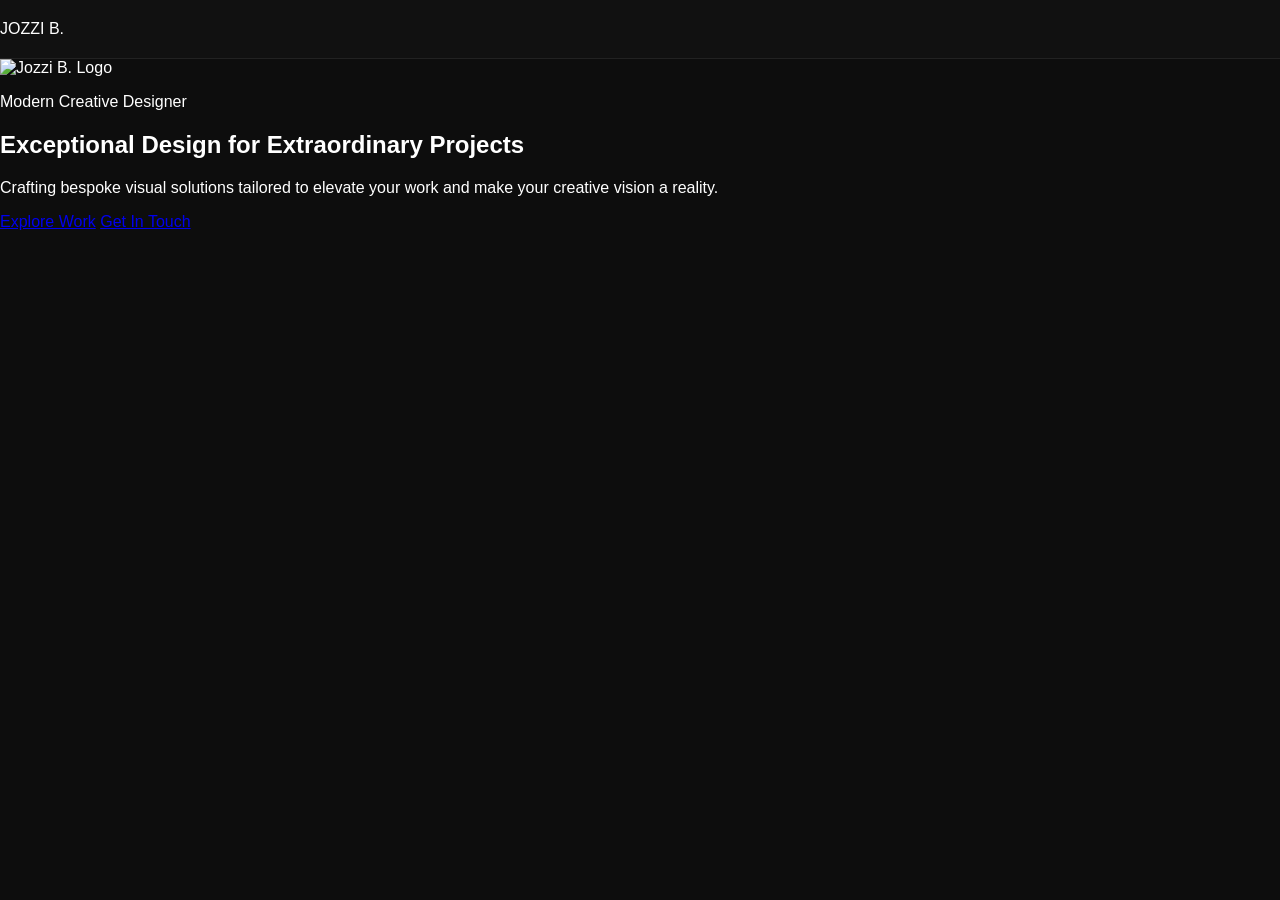
==== index.html @ 052607de "Update index.html" ====
<!DOCTYPE html>
<html lang="en">
<head>
<meta charset="UTF-8">
<meta name="viewport" content="width=device-width, initial-scale=1.0">
<title>JOZZI B. — Modern Creative Designer</title>
<link rel="stylesheet" href="style.css">
</head>
<body>

<!-- Header -->
<header class="site-header">
<div class="brand-title">JOZZI B.</div>
</header>

<!-- Hero Section -->
<main>
<section class="hero-section">

<!-- Logo Container -->
<div class="logo-container">
<img src="logo.png" alt="Jozzi B. Logo" class="logo-image">
</div>

<p class="hero-tagline">Modern Creative Designer</p>

<h1 class="hero-title">Exceptional Design for Extraordinary Projects</h1>

<p class="hero-text">
Crafting bespoke visual solutions tailored to elevate your work and make your creative vision a reality.
</p>

<!-- Action Buttons -->
<div class="hero-buttons">
<a href="#work" class="btn-solid">Explore Work</a>
<a href="#contact" class="btn-outline">Get In Touch</a>
</div>

</section>
</main>

</body>
</html>
---- style.css ----
/* --- Global Styles & Theme --- */
body {
background-color: #0d0d0d;
color: #fff;
font-family: 'Inter', sans-serif;
margin: 0;
padding: 0;
box-sizing: border-box;
}

/* --- Navigation Bar --- */
header {
background: #111;
border-bottom: 1px solid #222;
padding: 20px 0;
position: relative;
}

.nav-container {
max-width: 1200px;
margin: 0 auto;
display: flex;
justify-content: space-between;
align-items: center;
padding: 0 20px;
}

.logo {
color: #d4af37;
font-family: 'Playfair Display', serif;
font-size: 24px;
font-weight: bold;
text-decoration: none;
}

.nav-links {
list-style: none;
display: flex;
gap: 30px;
margin: 0;
padding: 0;
}

.nav-links li a {
color: #ccc;
text-decoration: none;
font-size: 15px;
transition: color 0.3s ease;
}

.nav-links li a:hover,
.nav-links li a.active {
color: #d4af37;
}

.menu-toggle {
display: none;
color: #d4af37;
font-size: 28px;
cursor: pointer;
}

/* --- Portfolio Grid & Cards --- */
.portfolio-grid {
display: grid;
grid-template-columns: repeat(auto-fit, minmax(280px, 1fr));
gap: 30px;
padding: 40px 20px;
max-width: 1200px;
margin: 0 auto;
}

.portfolio-card {
background: #1a1a1a;
border: 1px solid #333;
border-radius: 10px;
overflow: hidden;
text-decoration: none;
display: block;
position: relative;
z-index: 10;
cursor: pointer;
transition: transform 0.3s ease, border-color 0.3s ease;
-webkit-tap-highlight-color: transparent;
}

.portfolio-card:hover {
border-color: #d4af37;
transform: translateY(-5px);
}

.portfolio-card img {
width: 100%;
height: 260px;
object-fit: cover;
display: block;
}

.portfolio-info {
padding: 20px;
}

.portfolio-info h3 {
color: #fff;
margin-bottom: 8px;
font-size: 20px;
font-family: 'Playfair Display', serif;
}

.portfolio-info p {
color: #aaa;
font-size: 14px;
margin: 0;
}

/* --- Responsive Mobile Menu --- */
@media (max-width: 768px) {
.nav-links {
display: none;
flex-direction: column;
position: absolute;
top: 100%;
left: 0;
width: 100%;
background: #111;
padding: 20px 0;
text-align: center;
border-bottom: 1px solid #222;
box-shadow: 0 10px 20px rgba(0,0,0,0.5);
}

.nav-links.active {
display: flex;
}

.menu-toggle {
display: block;
}
}
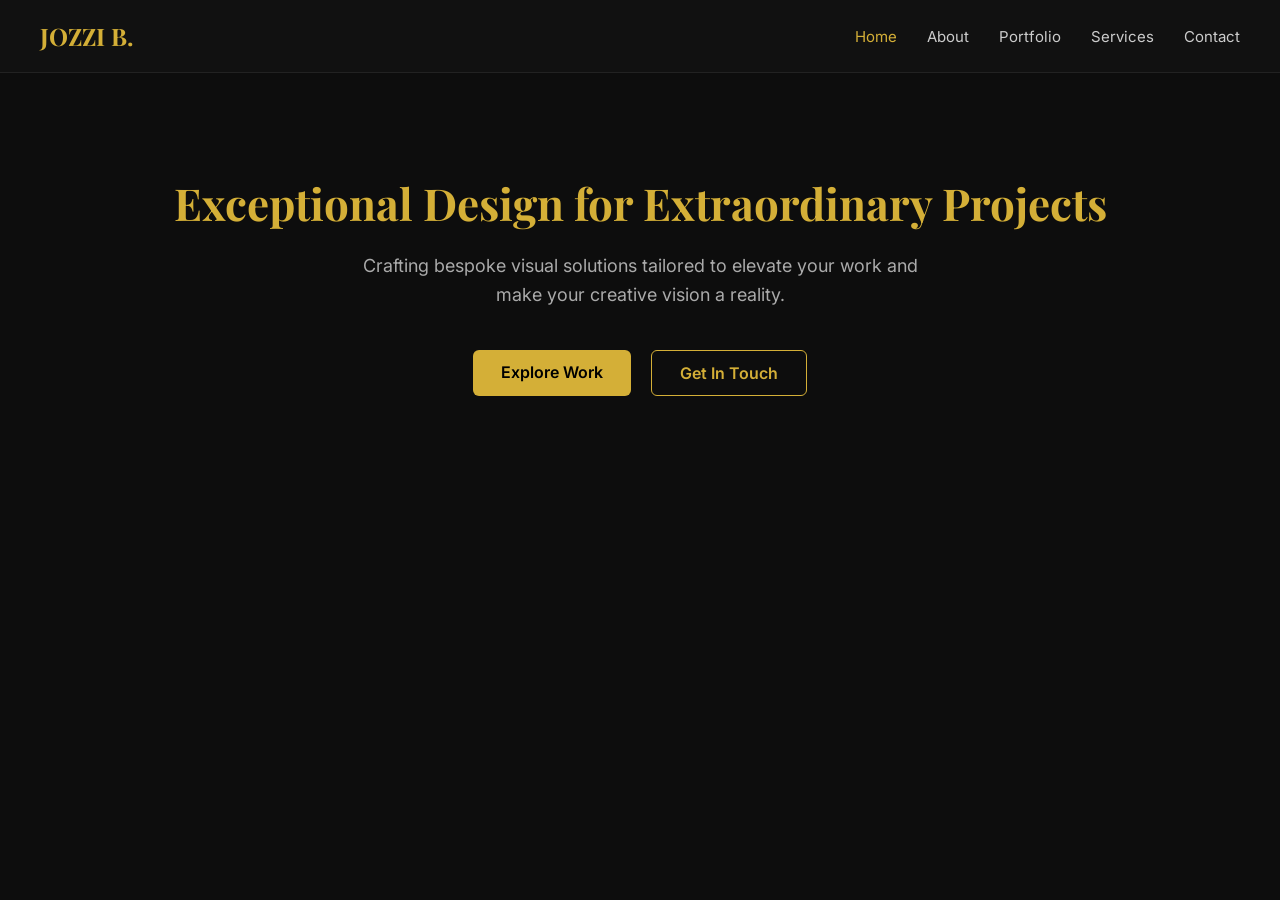
==== commit a775a45b: "Update index.html" ====
--- a/index.html
+++ b/index.html
@@ -3,41 +3,37 @@
 <head>
 <meta charset="UTF-8">
 <meta name="viewport" content="width=device-width, initial-scale=1.0">
-<title>JOZZI B. — Modern Creative Designer</title>
+<title>Home | Jozzi B</title>
 <link rel="stylesheet" href="style.css">
+<link href="https://fonts.googleapis.com/css2?family=Inter:wght@400;500;600&family=Playfair+Display:wght@700&display=swap" rel="stylesheet">
 </head>
 <body>
-
-<!-- Header -->
-<header class="site-header">
-<div class="brand-title">JOZZI B.</div>
+<header>
+<div class="nav-container">
+<a href="index.html" class="logo">JOZZI B.</a>
+<nav>
+<ul class="nav-links">
+<li><a href="index.html" class="active">Home</a></li>
+<li><a href="about.html">About</a></li>
+<li><a href="portfolio.html">Portfolio</a></li>
+<li><a href="services.html">Services</a></li>
+<li><a href="contact.html">Contact</a></li>
+</ul>
+</nav>
+<div class="menu-toggle">≡</div>
+</div>
 </header>
 
-<!-- Hero Section -->
-<main>
-<section class="hero-section">
+<main style="max-width: 1200px; margin: 100px auto; padding: 0 20px; text-align: center;">
+<h1 style="color: #d4af37; font-family: 'Playfair Display', serif; font-size: 44px; margin-bottom: 20px;">Exceptional Design for Extraordinary Projects</h1>
+<p style="color: #aaa; font-size: 18px; max-width: 600px; margin: 0 auto 40px; line-height: 1.6;">Crafting bespoke visual solutions tailored to elevate your work and make your creative vision a reality.</p>
 
-<!-- Logo Container -->
-<div class="logo-container">
-<img src="logo.png" alt="Jozzi B. Logo" class="logo-image">
+<div style="display: flex; gap: 20px; justify-content: center;">
+<a href="portfolio.html" style="background: #d4af37; color: #000; padding: 12px 28px; border-radius: 6px; text-decoration: none; font-weight: 600; transition: opacity 0.3s;">Explore Work</a>
+<a href="contact.html" style="border: 1px solid #d4af37; color: #d4af37; padding: 12px 28px; border-radius: 6px; text-decoration: none; font-weight: 600; transition: background 0.3s;">Get In Touch</a>
 </div>
-
-<p class="hero-tagline">Modern Creative Designer</p>
-
-<h1 class="hero-title">Exceptional Design for Extraordinary Projects</h1>
-
-<p class="hero-text">
-Crafting bespoke visual solutions tailored to elevate your work and make your creative vision a reality.
-</p>
-
-<!-- Action Buttons -->
-<div class="hero-buttons">
-<a href="#work" class="btn-solid">Explore Work</a>
-<a href="#contact" class="btn-outline">Get In Touch</a>
-</div>
-
-</section>
 </main>
 
+<script src="script.js"></script>
 </body>
 </html>
--- a/style.css
+++ b/style.css
@@ -60,56 +60,88 @@
 cursor: pointer;
 }
 
-/* --- Portfolio Grid & Cards --- */
-.portfolio-grid {
-display: grid;
-grid-template-columns: repeat(auto-fit, minmax(280px, 1fr));
-gap: 30px;
-padding: 40px 20px;
+/* --- Portfolio Main & Grid --- */
+.portfolio-main {
+padding: 50px 20px 80px;
 max-width: 1200px;
 margin: 0 auto;
 }
 
+.portfolio-header {
+text-align: center;
+margin-bottom: 50px;
+}
+
+.portfolio-header h1 {
+color: #d4af37;
+font-family: 'Playfair Display', serif;
+font-size: 38px;
+margin-bottom: 10px;
+}
+
+.portfolio-header p {
+color: #aaa;
+font-size: 16px;
+margin: 0;
+}
+
+.portfolio-grid {
+display: grid;
+grid-template-columns: repeat(auto-fit, minmax(260px, 1fr));
+gap: 30px;
+}
+
 .portfolio-card {
-background: #1a1a1a;
-border: 1px solid #333;
-border-radius: 10px;
+background: #141414;
+border: 1px solid #262626;
+border-radius: 12px;
 overflow: hidden;
 text-decoration: none;
 display: block;
-position: relative;
-z-index: 10;
-cursor: pointer;
-transition: transform 0.3s ease, border-color 0.3s ease;
--webkit-tap-highlight-color: transparent;
+transition: transform 0.3s ease, border-color 0.3s ease, box-shadow 0.3s ease;
+box-shadow: 0 4px 15px rgba(0,0,0,0.4);
 }
 
 .portfolio-card:hover {
 border-color: #d4af37;
-transform: translateY(-5px);
+transform: translateY(-6px);
+box-shadow: 0 8px 25px rgba(212, 175, 55, 0.15);
 }
 
-.portfolio-card img {
+.card-image-container {
 width: 100%;
-height: 260px;
+height: 240px;
+background: #1f1f1f;
+overflow: hidden;
+}
+
+.card-image-container img {
+width: 100%;
+height: 100%;
 object-fit: cover;
 display: block;
+transition: transform 0.4s ease;
+}
+
+.portfolio-card:hover .card-image-container img {
+transform: scale(1.03);
 }
 
 .portfolio-info {
-padding: 20px;
+padding: 22px;
 }
 
 .portfolio-info h3 {
 color: #fff;
-margin-bottom: 8px;
+margin: 0 0 8px 0;
 font-size: 20px;
 font-family: 'Playfair Display', serif;
 }
 
 .portfolio-info p {
-color: #aaa;
+color: #999;
 font-size: 14px;
+line-height: 1.5;
 margin: 0;
 }
 
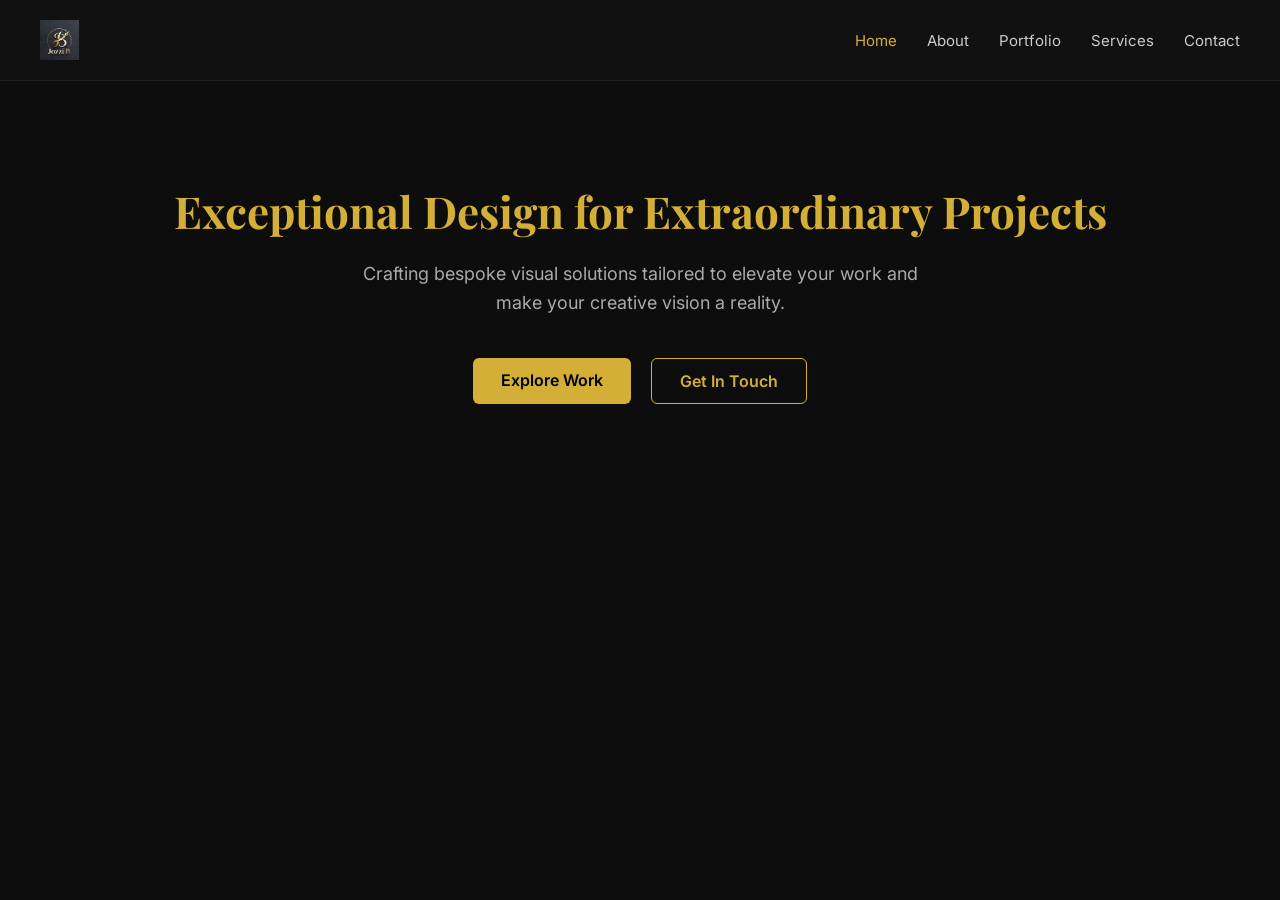
==== commit 927696fa: "Update index.html" ====
--- a/index.html
+++ b/index.html
@@ -10,7 +10,9 @@
 <body>
 <header>
 <div class="nav-container">
-<a href="index.html" class="logo">JOZZI B.</a>
+<a href="index.html" class="logo">
+<img src="logo.png.jpeg" alt="Jozzi B. Logo">
+</a>
 <nav>
 <ul class="nav-links">
 <li><a href="index.html" class="active">Home</a></li>
--- a/style.css
+++ b/style.css
@@ -26,11 +26,16 @@
 }
 
 .logo {
-color: #d4af37;
-font-family: 'Playfair Display', serif;
-font-size: 24px;
-font-weight: bold;
+display: flex;
+align-items: center;
 text-decoration: none;
+}
+
+.logo img {
+height: 40px;
+width: auto;
+object-fit: contain;
+display: block;
 }
 
 .nav-links {
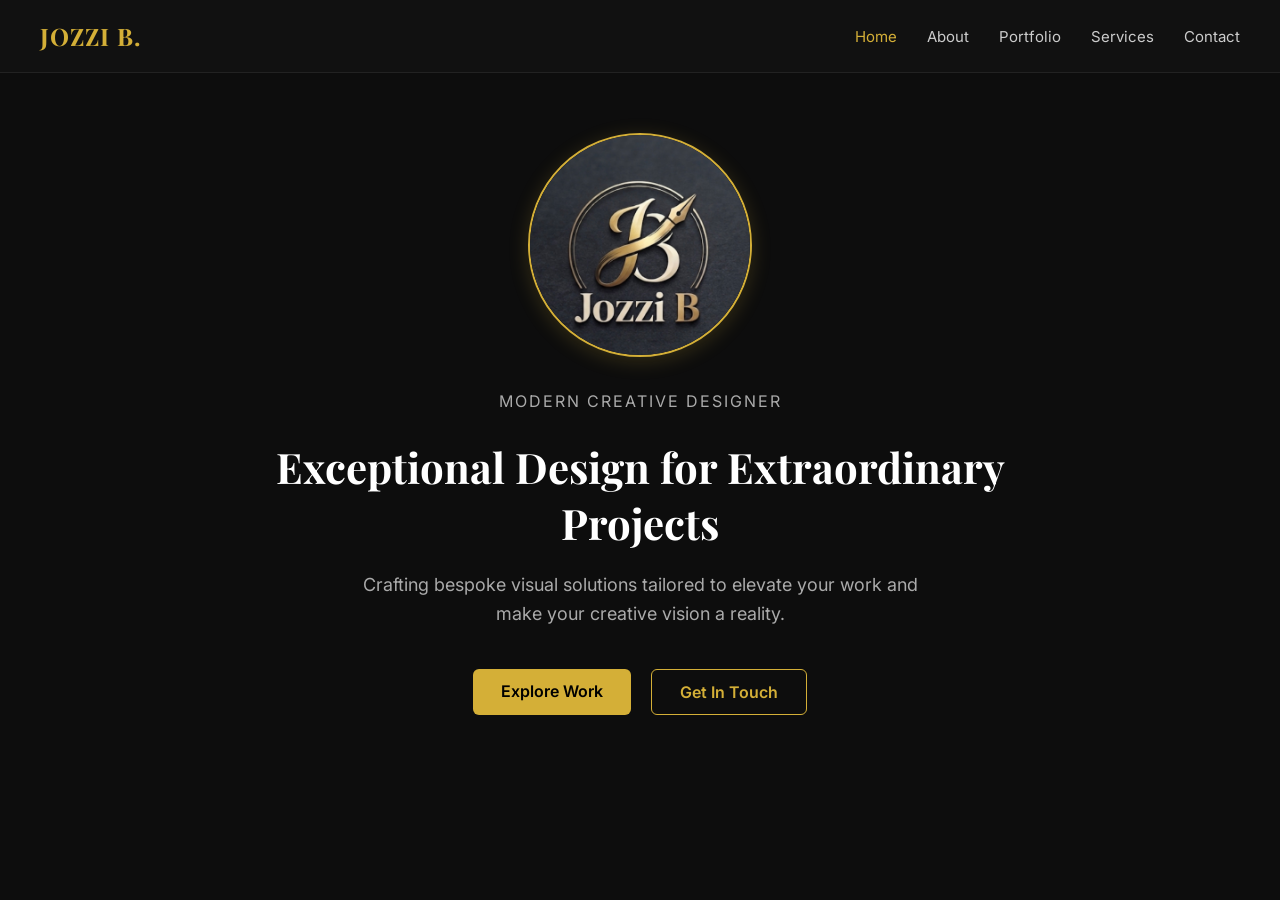
==== commit 078f9600: "Update index.html" ====
--- a/index.html
+++ b/index.html
@@ -10,9 +10,7 @@
 <body>
 <header>
 <div class="nav-container">
-<a href="index.html" class="logo">
-<img src="logo.png.jpeg" alt="Jozzi B. Logo">
-</a>
+<a href="index.html" class="logo">JOZZI B.</a>
 <nav>
 <ul class="nav-links">
 <li><a href="index.html" class="active">Home</a></li>
@@ -26,8 +24,14 @@
 </div>
 </header>
 
-<main style="max-width: 1200px; margin: 100px auto; padding: 0 20px; text-align: center;">
-<h1 style="color: #d4af37; font-family: 'Playfair Display', serif; font-size: 44px; margin-bottom: 20px;">Exceptional Design for Extraordinary Projects</h1>
+<main style="max-width: 1200px; margin: 60px auto; padding: 0 20px; text-align: center;">
+<!-- Circular Logo Graphic Display -->
+<div style="margin-bottom: 30px;">
+<img src="logo.png.jpeg" alt="Jozzi B. Emblem" style="width: 220px; height: 220px; object-fit: cover; border-radius: 50%; border: 2px solid #d4af37; box-shadow: 0 4px 20px rgba(212,175,55,0.2);">
+</div>
+
+<p style="color: #aaa; font-size: 16px; letter-spacing: 2px; text-transform: uppercase; margin-bottom: 10px;">Modern Creative Designer</p>
+<h1 style="color: #fff; font-family: 'Playfair Display', serif; font-size: 42px; margin-bottom: 20px; max-width: 800px; margin-left: auto; margin-right: auto;">Exceptional Design for Extraordinary Projects</h1>
 <p style="color: #aaa; font-size: 18px; max-width: 600px; margin: 0 auto 40px; line-height: 1.6;">Crafting bespoke visual solutions tailored to elevate your work and make your creative vision a reality.</p>
 
 <div style="display: flex; gap: 20px; justify-content: center;">
--- a/style.css
+++ b/style.css
@@ -26,16 +26,12 @@
 }
 
 .logo {
-display: flex;
-align-items: center;
+color: #d4af37;
+font-family: 'Playfair Display', serif;
+font-size: 24px;
+font-weight: 700;
 text-decoration: none;
-}
-
-.logo img {
-height: 40px;
-width: auto;
-object-fit: contain;
-display: block;
+letter-spacing: 1px;
 }
 
 .nav-links {
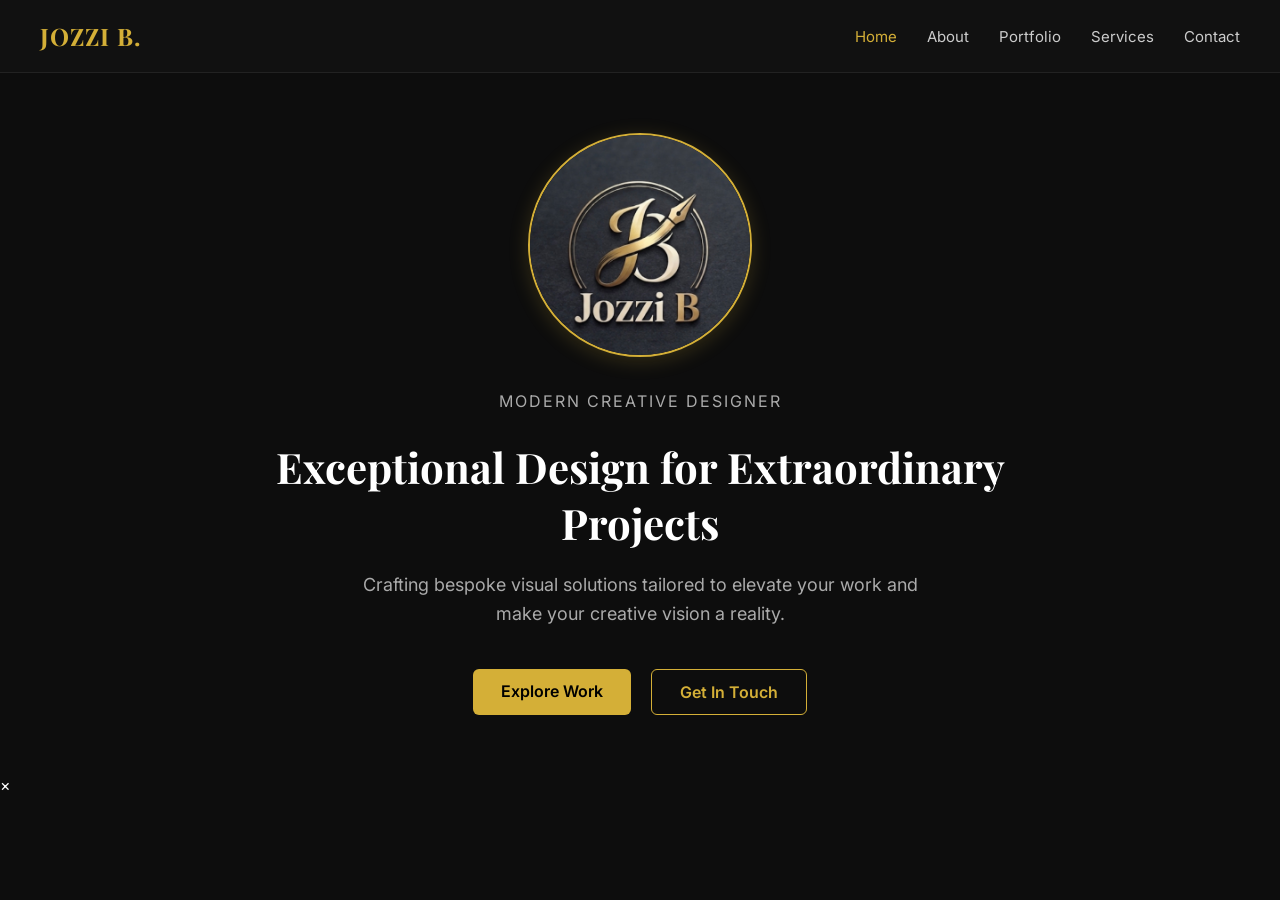
==== commit 1a07299f: "Update index.html" ====
--- a/index.html
+++ b/index.html
@@ -43,3 +43,9 @@
 <script src="script.js"></script>
 </body>
 </html>
+<!-- Modal Popup Container -->
+<div id="imageModal" class="modal">
+<span class="close-btn">&times;</span>
+<img class="modal-content" id="modalImage">
+<div id="caption"></div>
+</div>
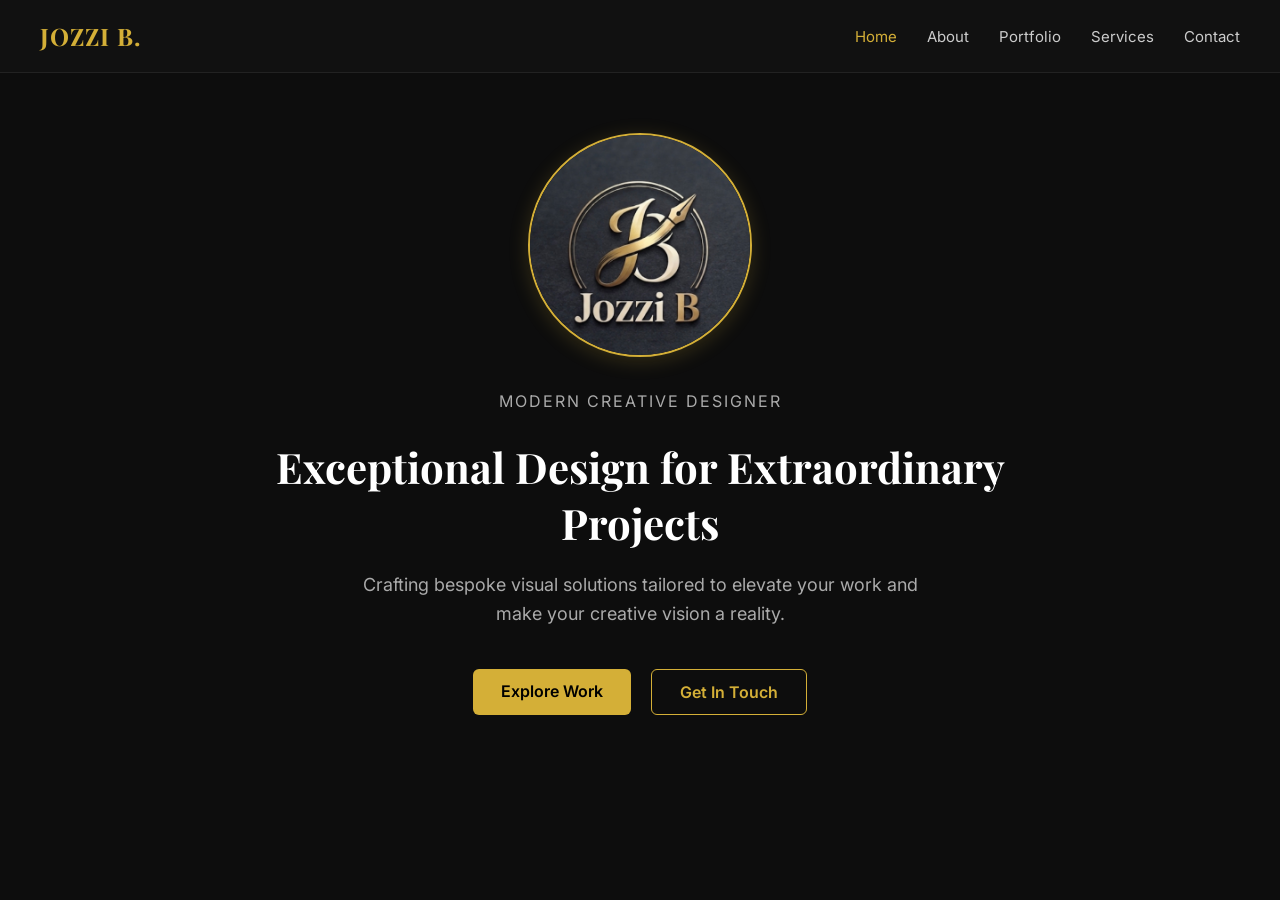
==== commit 80705d7d: "Update index.html" ====
--- a/index.html
+++ b/index.html
@@ -40,12 +40,13 @@
 </div>
 </main>
 
-<script src="script.js"></script>
-</body>
-</html>
-<!-- Modal Popup Container -->
+<!-- Modal Popup Container (Moved inside body) -->
 <div id="imageModal" class="modal">
 <span class="close-btn">&times;</span>
 <img class="modal-content" id="modalImage">
 <div id="caption"></div>
 </div>
+
+<script src="script.js"></script>
+</body>
+</html>
--- a/style.css
+++ b/style.css
@@ -170,3 +170,69 @@
 display: block;
 }
 }
+/* ==========================
+Portfolio Image Modal Styles
+========================== */
+
+/* Modal Container (Hidden by default) */
+.modal {
+display: none;
+position: fixed;
+z-index: 1000;
+padding-top: 60px;
+left: 0;
+top: 0;
+width: 100%;
+height: 100%;
+overflow: auto;
+background-color: rgba(10, 10, 10, 0.9); /* Dark luxury backdrop */
+}
+
+/* Modal Content (The enlarged image) */
+.modal-content {
+margin: auto;
+display: block;
+max-width: 85%;
+max-height: 80vh;
+border-radius: 8px;
+object-fit: contain;
+}
+
+/* Caption for the image */
+#caption {
+margin: 15px auto;
+text-align: center;
+color: #e0e0e0;
+font-size: 1rem;
+font-family: inherit;
+}
+
+/* Close Button (The 'X') */
+.close-btn {
+position: absolute;
+top: 25px;
+right: 40px;
+color: #ffffff;
+font-size: 40px;
+font-weight: bold;
+cursor: pointer;
+transition: color 0.2s ease;
+}
+
+.close-btn:hover,
+.close-btn:focus {
+color: #a0a0a0;
+text-decoration: none;
+}
+
+/* Responsive adjustment for smaller screens */
+@media only screen and (max-width: 768px) {
+.modal-content {
+max-width: 95%;
+}
+.close-btn {
+top: 15px;
+right: 20px;
+font-size: 35px;
+}
+}
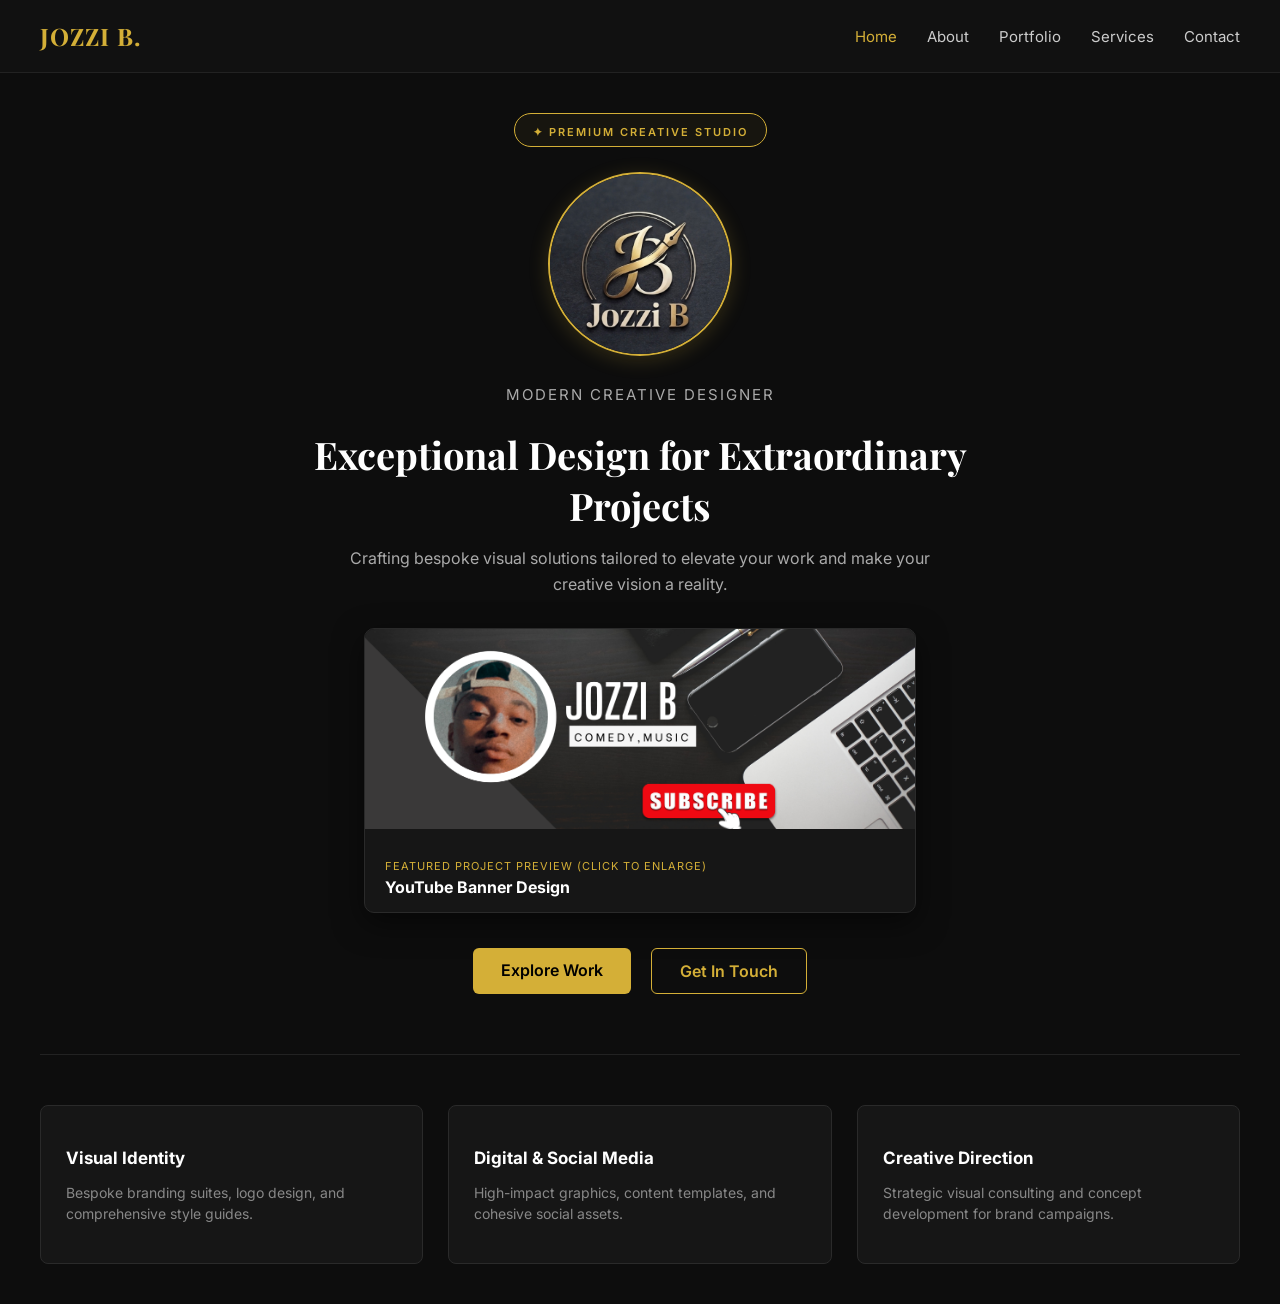
==== commit 563d3795: "Update index.html" ====
--- a/index.html
+++ b/index.html
@@ -24,23 +24,56 @@
 </div>
 </header>
 
-<main style="max-width: 1200px; margin: 60px auto; padding: 0 20px; text-align: center;">
-<!-- Circular Logo Graphic Display -->
-<div style="margin-bottom: 30px;">
-<img src="logo.png.jpeg" alt="Jozzi B. Emblem" style="width: 220px; height: 220px; object-fit: cover; border-radius: 50%; border: 2px solid #d4af37; box-shadow: 0 4px 20px rgba(212,175,55,0.2);">
+<main style="max-width: 1200px; margin: 40px auto; padding: 0 20px; text-align: center;">
+
+<!-- Floating Prestige Badge -->
+<div style="display: inline-block; padding: 6px 18px; border: 1px solid #d4af37; border-radius: 20px; background: rgba(212,175,55,0.05); margin-bottom: 25px;">
+<span style="color: #d4af37; font-size: 11px; letter-spacing: 2px; text-transform: uppercase; font-weight: 600;">✦ Premium Creative Studio</span>
 </div>
 
-<p style="color: #aaa; font-size: 16px; letter-spacing: 2px; text-transform: uppercase; margin-bottom: 10px;">Modern Creative Designer</p>
-<h1 style="color: #fff; font-family: 'Playfair Display', serif; font-size: 42px; margin-bottom: 20px; max-width: 800px; margin-left: auto; margin-right: auto;">Exceptional Design for Extraordinary Projects</h1>
-<p style="color: #aaa; font-size: 18px; max-width: 600px; margin: 0 auto 40px; line-height: 1.6;">Crafting bespoke visual solutions tailored to elevate your work and make your creative vision a reality.</p>
+<!-- Circular Logo Graphic Display -->
+<div style="margin-bottom: 25px;">
+<img src="logo.png.jpeg" alt="Jozzi B. Emblem" style="width: 180px; height: 180px; object-fit: cover; border-radius: 50%; border: 2px solid #d4af37; box-shadow: 0 4px 20px rgba(212,175,55,0.2);">
+</div>
 
-<div style="display: flex; gap: 20px; justify-content: center;">
+<p style="color: #aaa; font-size: 15px; letter-spacing: 2px; text-transform: uppercase; margin-bottom: 10px;">Modern Creative Designer</p>
+<h1 style="color: #fff; font-family: 'Playfair Display', serif; font-size: 38px; margin-bottom: 15px; max-width: 800px; margin-left: auto; margin-right: auto;">Exceptional Design for Extraordinary Projects</h1>
+<p style="color: #aaa; font-size: 16px; max-width: 600px; margin: 0 auto 30px; line-height: 1.6;">Crafting bespoke visual solutions tailored to elevate your work and make your creative vision a reality.</p>
+
+<!-- Featured Work Preview Card (Interactive Modal Trigger) -->
+<div class="portfolio-item" data-img-src="Black Modern Vlogger YouTube Banner.png" data-title="YouTube Banner Design" style="max-width: 550px; margin: 0 auto 35px; background: #161616; border: 1px solid #2a2a2a; border-radius: 10px; overflow: hidden; box-shadow: 0 10px 30px rgba(0,0,0,0.5); text-align: left; cursor: pointer; transition: transform 0.3s ease, border-color 0.3s ease;">
+<img src="Black Modern Vlogger YouTube Banner.png" alt="Featured Work" style="width: 100%; height: 200px; object-fit: cover;">
+<div style="padding: 15px 20px;">
+<p style="color: #d4af37; font-size: 11px; text-transform: uppercase; letter-spacing: 1px; margin-bottom: 4px;">Featured Project Preview (Click to Enlarge)</p>
+<h3 style="color: #fff; font-size: 16px; margin: 0;">YouTube Banner Design</h3>
+</div>
+</div>
+
+<!-- Call to Action Buttons -->
+<div style="display: flex; gap: 20px; justify-content: center; margin-bottom: 60px;">
 <a href="portfolio.html" style="background: #d4af37; color: #000; padding: 12px 28px; border-radius: 6px; text-decoration: none; font-weight: 600; transition: opacity 0.3s;">Explore Work</a>
 <a href="contact.html" style="border: 1px solid #d4af37; color: #d4af37; padding: 12px 28px; border-radius: 6px; text-decoration: none; font-weight: 600; transition: background 0.3s;">Get In Touch</a>
 </div>
+
+<!-- Services Snapshot Grid -->
+<div style="display: grid; grid-template-columns: repeat(auto-fit, minmax(280px, 1fr)); gap: 25px; text-align: left; border-top: 1px solid #222; padding-top: 50px;">
+<div style="background: #161616; border: 1px solid #2a2a2a; padding: 25px; border-radius: 8px;">
+<h3 style="color: #fff; font-size: 17px; margin-bottom: 10px;">Visual Identity</h3>
+<p style="color: #888; font-size: 14px; line-height: 1.5;">Bespoke branding suites, logo design, and comprehensive style guides.</p>
+</div>
+<div style="background: #161616; border: 1px solid #2a2a2a; padding: 25px; border-radius: 8px;">
+<h3 style="color: #fff; font-size: 17px; margin-bottom: 10px;">Digital & Social Media</h3>
+<p style="color: #888; font-size: 14px; line-height: 1.5;">High-impact graphics, content templates, and cohesive social assets.</p>
+</div>
+<div style="background: #161616; border: 1px solid #2a2a2a; padding: 25px; border-radius: 8px;">
+<h3 style="color: #fff; font-size: 17px; margin-bottom: 10px;">Creative Direction</h3>
+<p style="color: #888; font-size: 14px; line-height: 1.5;">Strategic visual consulting and concept development for brand campaigns.</p>
+</div>
+</div>
+
 </main>
 
-<!-- Modal Popup Container (Moved inside body) -->
+<!-- Modal Popup Container -->
 <div id="imageModal" class="modal">
 <span class="close-btn">&times;</span>
 <img class="modal-content" id="modalImage">
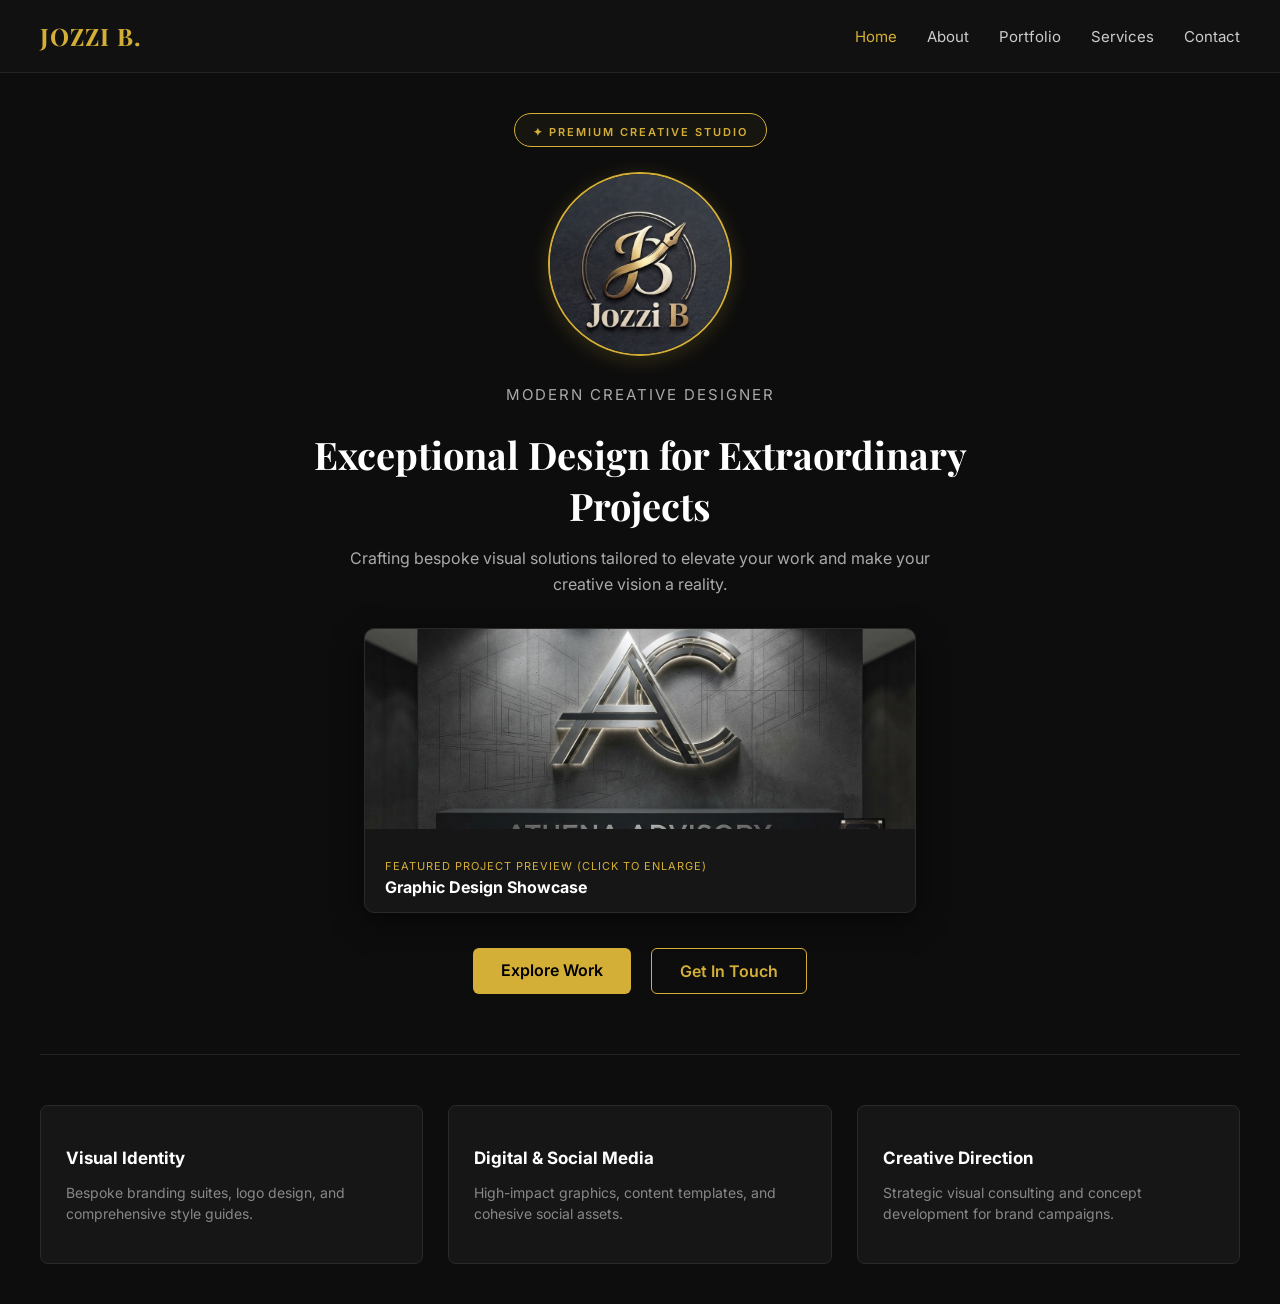
==== commit bf56e701: "Update index.html" ====
--- a/index.html
+++ b/index.html
@@ -41,11 +41,11 @@
 <p style="color: #aaa; font-size: 16px; max-width: 600px; margin: 0 auto 30px; line-height: 1.6;">Crafting bespoke visual solutions tailored to elevate your work and make your creative vision a reality.</p>
 
 <!-- Featured Work Preview Card (Interactive Modal Trigger) -->
-<div class="portfolio-item" data-img-src="Black Modern Vlogger YouTube Banner.png" data-title="YouTube Banner Design" style="max-width: 550px; margin: 0 auto 35px; background: #161616; border: 1px solid #2a2a2a; border-radius: 10px; overflow: hidden; box-shadow: 0 10px 30px rgba(0,0,0,0.5); text-align: left; cursor: pointer; transition: transform 0.3s ease, border-color 0.3s ease;">
-<img src="Black Modern Vlogger YouTube Banner.png" alt="Featured Work" style="width: 100%; height: 200px; object-fit: cover;">
+<div class="portfolio-item" data-img-src="Untitled design (2).png" data-title="Graphic Design Showcase" style="max-width: 550px; margin: 0 auto 35px; background: #161616; border: 1px solid #2a2a2a; border-radius: 10px; overflow: hidden; box-shadow: 0 10px 30px rgba(0,0,0,0.5); text-align: left; cursor: pointer; transition: transform 0.3s ease, border-color 0.3s ease;">
+<img src="Untitled design (2).png" alt="Featured Work" style="width: 100%; height: 200px; object-fit: cover;">
 <div style="padding: 15px 20px;">
 <p style="color: #d4af37; font-size: 11px; text-transform: uppercase; letter-spacing: 1px; margin-bottom: 4px;">Featured Project Preview (Click to Enlarge)</p>
-<h3 style="color: #fff; font-size: 16px; margin: 0;">YouTube Banner Design</h3>
+<h3 style="color: #fff; font-size: 16px; margin: 0;">Graphic Design Showcase</h3>
 </div>
 </div>
 
